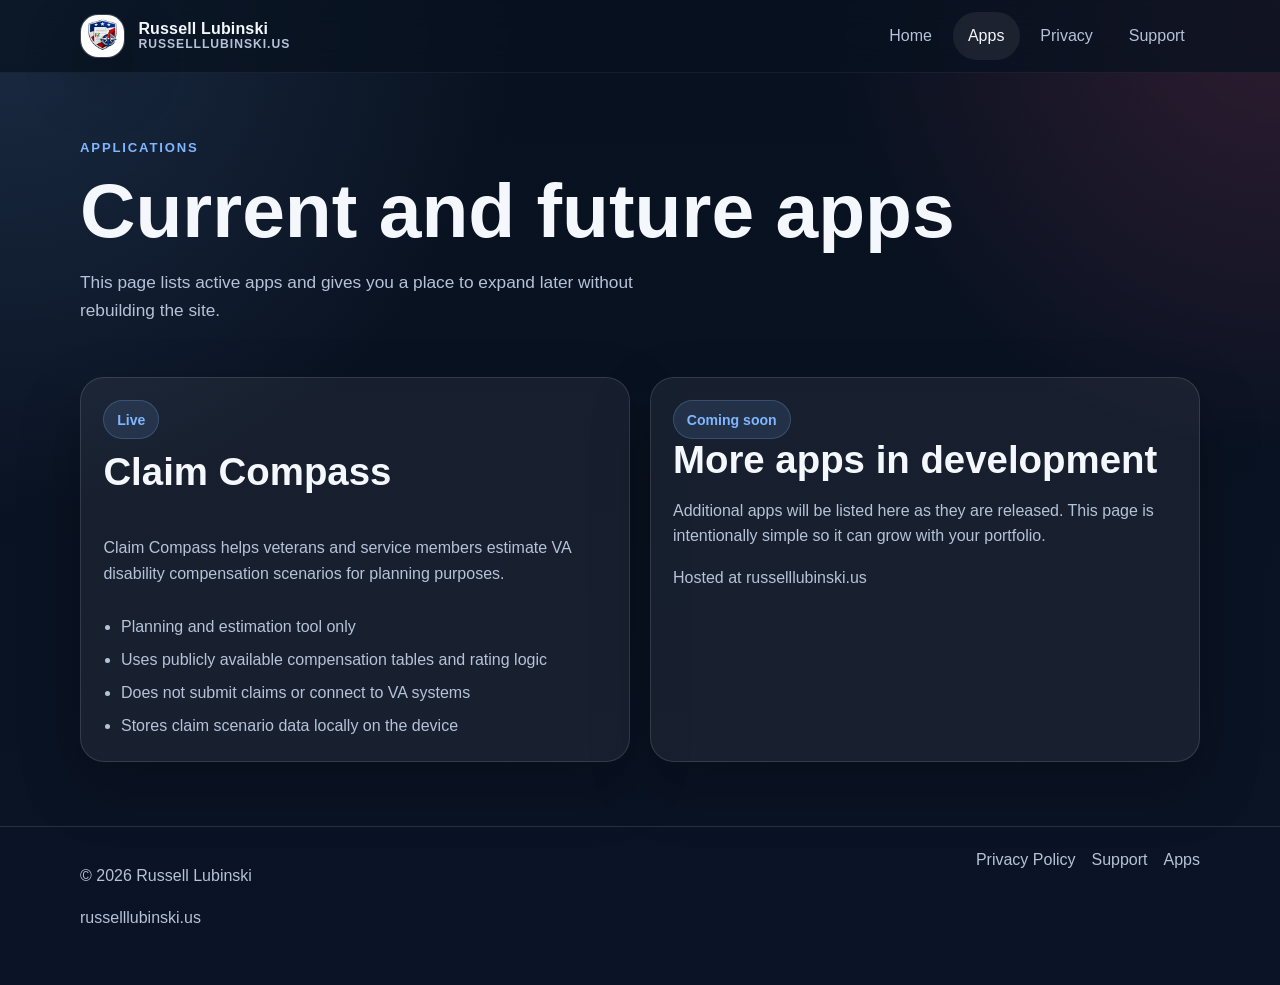
==== apps.html @ 23cb8e7f "Add files via upload" ====
<!DOCTYPE html>
<html lang="en">
<head>
  <meta charset="UTF-8" />
  <meta name="viewport" content="width=device-width, initial-scale=1.0" />
  <title>Apps | Russell Lubinski</title>
  <meta name="description" content="Support and privacy information for apps developed by Russell Lubinski." />
  <link rel="icon" type="image/png" href="app-icon.png" />
  <link rel="apple-touch-icon" href="app-icon.png" />
  <link rel="stylesheet" href="styles.css" />
</head>
<body>
  <header class="site-header">
    <div class="container nav">
      <a class="brand" href="index.html">
        <img class="brand-mark" src="app-icon.png" alt="Russell Lubinski app icon" />
        <span class="brand-stack">
          <span>Russell Lubinski</span>
          <small>russelllubinski.us</small>
        </span>
      </a>
      <nav class="nav-links">
        <a href="index.html">Home</a><a href="apps.html" class="active">Apps</a><a href="privacy.html">Privacy</a><a href="support.html">Support</a>
      </nav>
    </div>
  </header>

  
<section class="page-hero">
  <div class="container">
    <p class="eyebrow">Applications</p>
    <h1>Current and future apps</h1>
    <p class="lead">
      This page lists active apps and gives you a place to expand later without rebuilding the site.
    </p>
  </div>
</section>

<main>
  <section>
    <div class="container grid-2">
      <article class="card app-card">
        <span class="app-badge">Live</span>
        <h2>Claim Compass</h2>
        <p class="copy">
          Claim Compass helps veterans and service members estimate VA disability
          compensation scenarios for planning purposes.
        </p>
        <ul class="list">
          <li>Planning and estimation tool only</li>
          <li>Uses publicly available compensation tables and rating logic</li>
          <li>Does not submit claims or connect to VA systems</li>
          <li>Stores claim scenario data locally on the device</li>
        </ul>
      </article>

      <article class="card">
        <span class="app-badge">Coming soon</span>
        <h2>More apps in development</h2>
        <p class="copy">
          Additional apps will be listed here as they are released. This page is intentionally
          simple so it can grow with your portfolio.
        </p>
        <p class="domain-note">Hosted at russelllubinski.us</p>
      </article>
    </div>
  </section>
</main>


  <footer class="footer">
    <div class="container footer-inner">
      <div>
        <p>© <span id="year"></span> Russell Lubinski</p>
        <p>russelllubinski.us</p>
      </div>
      <div class="footer-links">
        <a href="privacy.html">Privacy Policy</a>
        <a href="support.html">Support</a>
        <a href="apps.html">Apps</a>
      </div>
    </div>
  </footer>

  <script src="script.js"></script>
</body>
</html>
---- styles.css ----
*,
*::before,
*::after {
  box-sizing: border-box;
}

:root {
  --bg: #08111f;
  --bg-soft: #0d1830;
  --surface: rgba(255, 255, 255, 0.06);
  --surface-strong: rgba(255, 255, 255, 0.1);
  --text: #f4f7fb;
  --muted: #b5c2d8;
  --line: rgba(255, 255, 255, 0.12);
  --primary: #7fb6ff;
  --primary-strong: #a8ceff;
  --accent: #ff5a8a;
  --shadow: 0 24px 60px rgba(0, 0, 0, 0.28);
  --radius: 24px;
  --radius-sm: 16px;
  --max: 1120px;
}

html {
  scroll-behavior: smooth;
}

body {
  margin: 0;
  font-family: Inter, Arial, Helvetica, sans-serif;
  background:
    radial-gradient(circle at top left, rgba(127, 182, 255, 0.16), transparent 32%),
    radial-gradient(circle at top right, rgba(255, 90, 138, 0.16), transparent 28%),
    linear-gradient(180deg, #08111f 0%, #0b1426 100%);
  color: var(--text);
  line-height: 1.6;
}

a {
  color: var(--primary);
  text-decoration: none;
}

a:hover {
  color: var(--primary-strong);
}

img {
  max-width: 100%;
  display: block;
}

.container {
  width: min(calc(100% - 2rem), var(--max));
  margin: 0 auto;
}

.site-header {
  position: sticky;
  top: 0;
  z-index: 10;
  backdrop-filter: blur(14px);
  background: rgba(8, 17, 31, 0.72);
  border-bottom: 1px solid rgba(255, 255, 255, 0.06);
}

.nav {
  min-height: 72px;
  display: flex;
  justify-content: space-between;
  align-items: center;
  gap: 1rem;
}

.brand {
  display: flex;
  align-items: center;
  gap: 0.85rem;
  color: var(--text);
  font-weight: 700;
  letter-spacing: 0.01em;
}

.brand-mark {
  width: 2.8rem;
  height: 2.8rem;
  border-radius: 18px;
  object-fit: cover;
  box-shadow: var(--shadow);
  border: 1px solid rgba(255,255,255,0.12);
  background: rgba(255,255,255,0.08);
}

.brand-stack {
  display: flex;
  flex-direction: column;
  line-height: 1.05;
}

.brand-stack small {
  color: var(--muted);
  font-size: 0.76rem;
  font-weight: 600;
  letter-spacing: 0.08em;
  text-transform: uppercase;
}

.nav-links {
  display: flex;
  align-items: center;
  gap: 0.35rem;
  flex-wrap: wrap;
}

.nav-links a {
  color: var(--muted);
  padding: 0.7rem 0.95rem;
  border-radius: 999px;
}

.nav-links a.active,
.nav-links a:hover {
  color: var(--text);
  background: rgba(255,255,255,0.07);
}

.hero {
  padding: 5.5rem 0 4rem;
}

.hero-grid {
  display: grid;
  grid-template-columns: 1.2fr 0.8fr;
  gap: 1.4rem;
  align-items: stretch;
}

.panel {
  background: var(--surface);
  border: 1px solid var(--line);
  border-radius: var(--radius);
  box-shadow: var(--shadow);
}

.hero-copy {
  padding: 2rem;
}

.eyebrow {
  margin: 0 0 0.6rem;
  font-size: 0.82rem;
  text-transform: uppercase;
  letter-spacing: 0.14em;
  color: var(--primary);
  font-weight: 700;
}

h1, h2, h3 {
  margin: 0 0 0.85rem;
  line-height: 1.1;
}

h1 {
  font-size: clamp(2.7rem, 6vw, 4.8rem);
  max-width: 11ch;
}

h2 {
  font-size: clamp(1.6rem, 3vw, 2.5rem);
}

h3 {
  font-size: 1.15rem;
}

.lead {
  color: var(--muted);
  font-size: 1.08rem;
  max-width: 60ch;
}

.hero-actions,
.inline-actions {
  display: flex;
  flex-wrap: wrap;
  gap: 0.85rem;
  margin-top: 1.6rem;
}

.button {
  display: inline-flex;
  align-items: center;
  justify-content: center;
  min-height: 48px;
  padding: 0.82rem 1.2rem;
  border-radius: 999px;
  font-weight: 700;
  border: 1px solid transparent;
  cursor: pointer;
  transition: 0.18s ease;
}

.button-primary {
  background: linear-gradient(135deg, #7fb6ff, #aacfff);
  color: #08111f;
}

.button-secondary {
  background: transparent;
  border-color: var(--line);
  color: var(--text);
}

.button:hover {
  transform: translateY(-1px);
}

.hero-card {
  padding: 1.4rem;
  display: flex;
  flex-direction: column;
  justify-content: space-between;
}

.stat-list {
  display: grid;
  gap: 0.9rem;
}

.stat {
  padding: 1rem;
  border-radius: var(--radius-sm);
  background: rgba(255,255,255,0.05);
  border: 1px solid rgba(255,255,255,0.08);
}

.stat strong {
  display: block;
  font-size: 1.2rem;
  margin-bottom: 0.15rem;
}

main section {
  padding: 1rem 0 4rem;
}

.grid-3,
.grid-2 {
  display: grid;
  gap: 1.2rem;
}

.grid-3 {
  grid-template-columns: repeat(3, minmax(0, 1fr));
}

.grid-2 {
  grid-template-columns: repeat(2, minmax(0, 1fr));
}

.card {
  padding: 1.4rem;
  background: var(--surface);
  border: 1px solid var(--line);
  border-radius: var(--radius);
  box-shadow: var(--shadow);
}

.card p,
.copy,
.list,
.domain-note {
  color: var(--muted);
}

.app-card {
  display: grid;
  gap: 0.75rem;
}

.app-badge {
  display: inline-flex;
  align-items: center;
  gap: 0.5rem;
  width: fit-content;
  padding: 0.45rem 0.8rem;
  border-radius: 999px;
  background: rgba(127, 182, 255, 0.12);
  border: 1px solid rgba(127, 182, 255, 0.22);
  color: var(--primary);
  font-size: 0.88rem;
  font-weight: 700;
}

.list {
  margin: 0;
  padding-left: 1.1rem;
}

.list li + li {
  margin-top: 0.45rem;
}

.notice {
  padding: 1rem 1.1rem;
  border-radius: var(--radius-sm);
  background: rgba(255, 90, 138, 0.08);
  border: 1px solid rgba(255, 90, 138, 0.18);
  color: var(--text);
}

.faq-item {
  border-top: 1px solid var(--line);
  padding: 1rem 0;
}

.faq-item:first-child {
  border-top: none;
  padding-top: 0;
}

.faq-item summary {
  cursor: pointer;
  font-weight: 700;
}

.faq-item p {
  color: var(--muted);
  margin: 0.75rem 0 0;
}

.contact-grid {
  display: grid;
  grid-template-columns: 0.9fr 1.1fr;
  gap: 1.2rem;
}

.form label {
  display: block;
  margin-bottom: 1rem;
  font-weight: 600;
}

input, textarea {
  width: 100%;
  margin-top: 0.4rem;
  padding: 0.9rem 1rem;
  border-radius: 14px;
  border: 1px solid var(--line);
  background: rgba(255,255,255,0.06);
  color: var(--text);
  font: inherit;
}

textarea {
  min-height: 150px;
  resize: vertical;
}

.form-note {
  margin-top: 0.7rem;
  color: var(--muted);
  min-height: 1.3rem;
}

.page-hero {
  padding: 4rem 0 1.2rem;
}

.page-hero h1 {
  max-width: none;
}

.footer {
  border-top: 1px solid var(--line);
  padding: 1.3rem 0 2.4rem;
  color: var(--muted);
}

.footer-inner {
  display: flex;
  justify-content: space-between;
  gap: 1rem;
  flex-wrap: wrap;
}

.footer-links {
  display: flex;
  gap: 1rem;
  flex-wrap: wrap;
}

.footer-links a {
  color: var(--muted);
}

.footer-links a:hover {
  color: var(--text);
}

@media (max-width: 900px) {
  .hero-grid,
  .grid-3,
  .grid-2,
  .contact-grid {
    grid-template-columns: 1fr;
  }

  .hero {
    padding-top: 4rem;
  }
}

@media (max-width: 640px) {
  .container {
    width: min(calc(100% - 1.25rem), var(--max));
  }

  .nav {
    padding: 0.6rem 0;
    align-items: flex-start;
    flex-direction: column;
  }

  .nav-links {
    width: 100%;
  }

  .nav-links a {
    padding-left: 0;
  }

  .button {
    width: 100%;
  }

  .hero-actions,
  .inline-actions {
    flex-direction: column;
  }
}
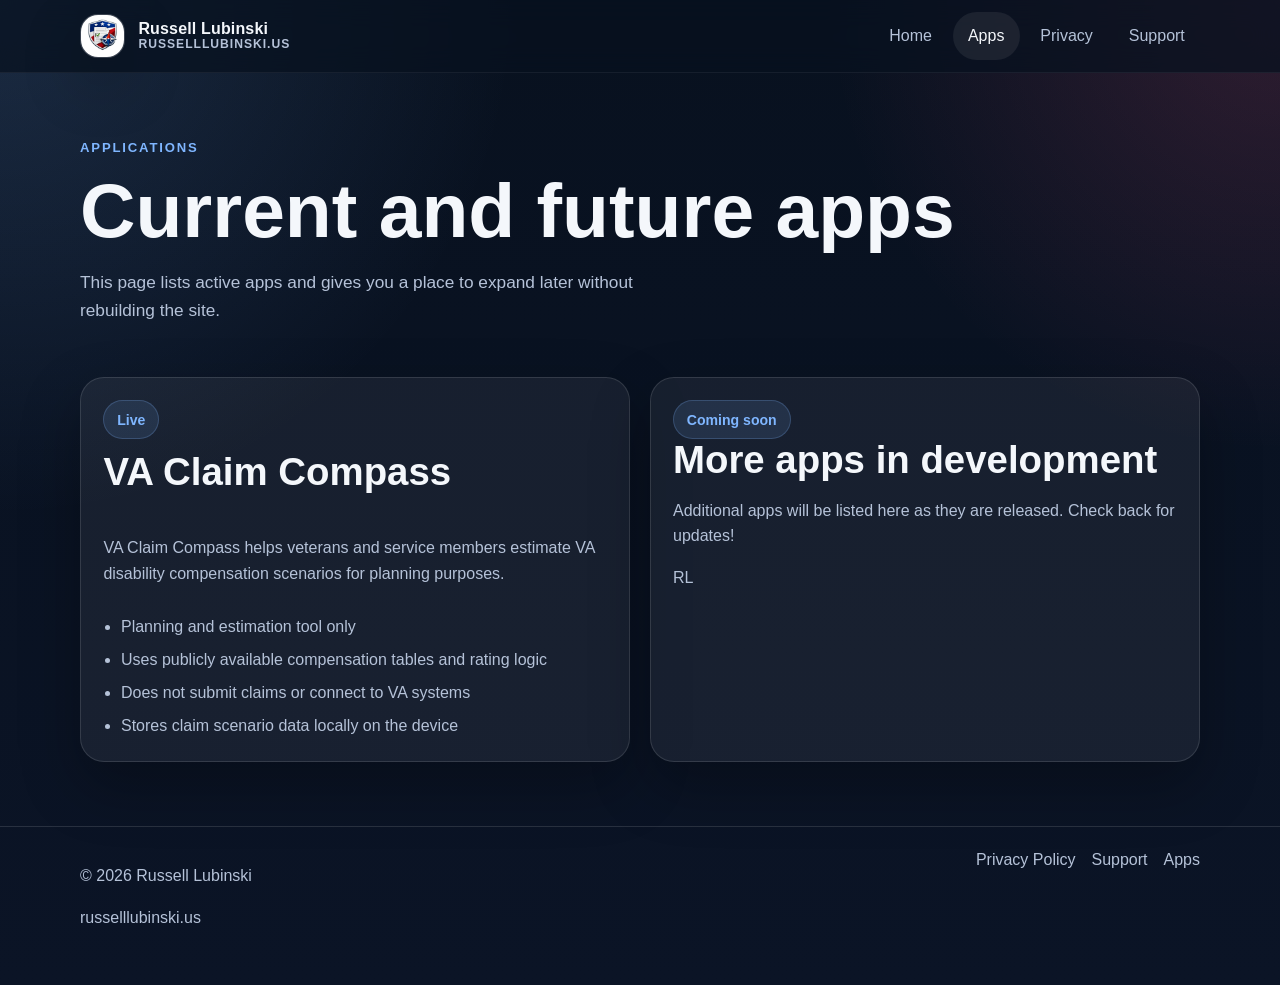
==== commit 4c964320: "Updated naming conv" ====
--- a/apps.html
+++ b/apps.html
@@ -1,5 +1,6 @@
 <!DOCTYPE html>
 <html lang="en">
+
 <head>
   <meta charset="UTF-8" />
   <meta name="viewport" content="width=device-width, initial-scale=1.0" />
@@ -9,6 +10,7 @@
   <link rel="apple-touch-icon" href="app-icon.png" />
   <link rel="stylesheet" href="styles.css" />
 </head>
+
 <body>
   <header class="site-header">
     <div class="container nav">
@@ -20,52 +22,52 @@
         </span>
       </a>
       <nav class="nav-links">
-        <a href="index.html">Home</a><a href="apps.html" class="active">Apps</a><a href="privacy.html">Privacy</a><a href="support.html">Support</a>
+        <a href="index.html">Home</a><a href="apps.html" class="active">Apps</a><a href="privacy.html">Privacy</a><a
+          href="support.html">Support</a>
       </nav>
     </div>
   </header>
 
-  
-<section class="page-hero">
-  <div class="container">
-    <p class="eyebrow">Applications</p>
-    <h1>Current and future apps</h1>
-    <p class="lead">
-      This page lists active apps and gives you a place to expand later without rebuilding the site.
-    </p>
-  </div>
-</section>
 
-<main>
-  <section>
-    <div class="container grid-2">
-      <article class="card app-card">
-        <span class="app-badge">Live</span>
-        <h2>Claim Compass</h2>
-        <p class="copy">
-          Claim Compass helps veterans and service members estimate VA disability
-          compensation scenarios for planning purposes.
-        </p>
-        <ul class="list">
-          <li>Planning and estimation tool only</li>
-          <li>Uses publicly available compensation tables and rating logic</li>
-          <li>Does not submit claims or connect to VA systems</li>
-          <li>Stores claim scenario data locally on the device</li>
-        </ul>
-      </article>
-
-      <article class="card">
-        <span class="app-badge">Coming soon</span>
-        <h2>More apps in development</h2>
-        <p class="copy">
-          Additional apps will be listed here as they are released. This page is intentionally
-          simple so it can grow with your portfolio.
-        </p>
-        <p class="domain-note">Hosted at russelllubinski.us</p>
-      </article>
+  <section class="page-hero">
+    <div class="container">
+      <p class="eyebrow">Applications</p>
+      <h1>Current and future apps</h1>
+      <p class="lead">
+        This page lists active apps and gives you a place to expand later without rebuilding the site.
+      </p>
     </div>
   </section>
-</main>
+
+  <main>
+    <section>
+      <div class="container grid-2">
+        <article class="card app-card">
+          <span class="app-badge">Live</span>
+          <h2>VA Claim Compass</h2>
+          <p class="copy">
+            VA Claim Compass helps veterans and service members estimate VA disability
+            compensation scenarios for planning purposes.
+          </p>
+          <ul class="list">
+            <li>Planning and estimation tool only</li>
+            <li>Uses publicly available compensation tables and rating logic</li>
+            <li>Does not submit claims or connect to VA systems</li>
+            <li>Stores claim scenario data locally on the device</li>
+          </ul>
+        </article>
+
+        <article class="card">
+          <span class="app-badge">Coming soon</span>
+          <h2>More apps in development</h2>
+          <p class="copy">
+            Additional apps will be listed here as they are released. Check back for updates!
+          </p>
+          <p class="domain-note">RL</p>
+        </article>
+      </div>
+    </section>
+  </main>
 
 
   <footer class="footer">
@@ -84,4 +86,5 @@
 
   <script src="script.js"></script>
 </body>
+
 </html>
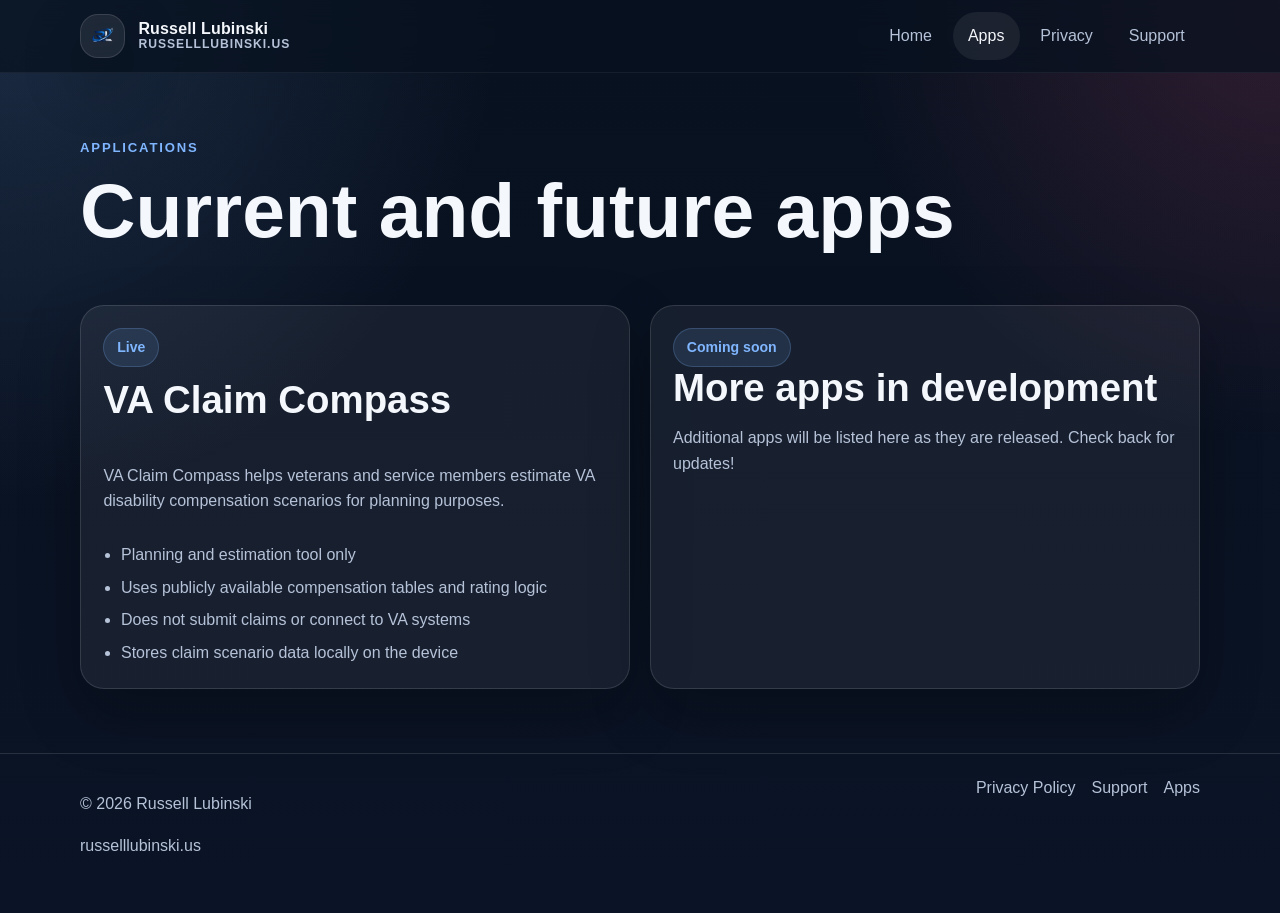
==== commit 800b8a2b: "Updated naming conv" ====
--- a/apps.html
+++ b/apps.html
@@ -34,7 +34,7 @@
       <p class="eyebrow">Applications</p>
       <h1>Current and future apps</h1>
       <p class="lead">
-        This page lists active apps and gives you a place to expand later without rebuilding the site.
+
       </p>
     </div>
   </section>
@@ -63,7 +63,7 @@
           <p class="copy">
             Additional apps will be listed here as they are released. Check back for updates!
           </p>
-          <p class="domain-note">RL</p>
+          <p class="domain-note"> </p>
         </article>
       </div>
     </section>
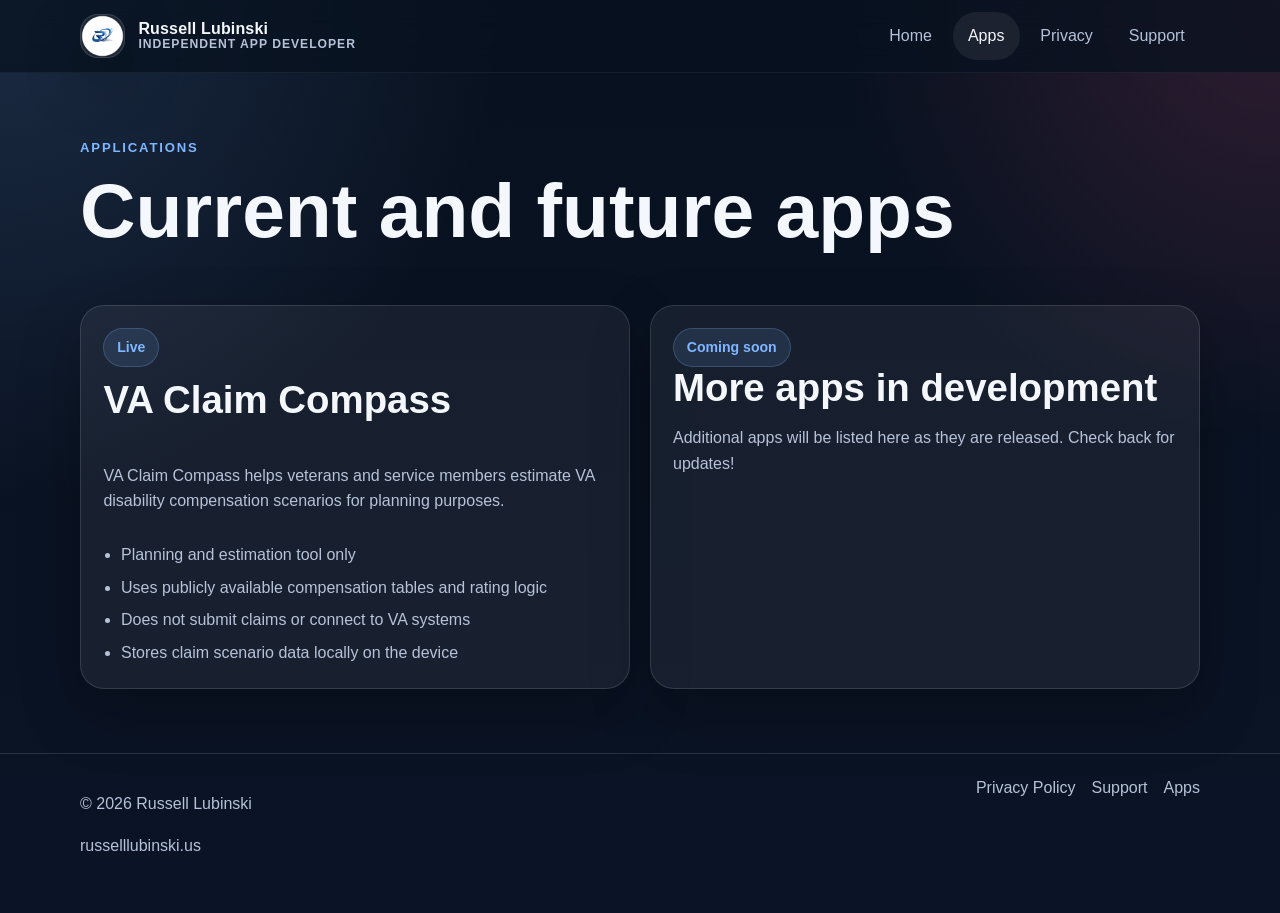
==== commit a2f29740: "rhetoric" ====
--- a/apps.html
+++ b/apps.html
@@ -18,7 +18,7 @@
         <img class="brand-mark" src="app-icon.png" alt="Russell Lubinski app icon" />
         <span class="brand-stack">
           <span>Russell Lubinski</span>
-          <small>russelllubinski.us</small>
+          <small>INDEPENDENT APP DEVELOPER</small>
         </span>
       </a>
       <nav class="nav-links">
